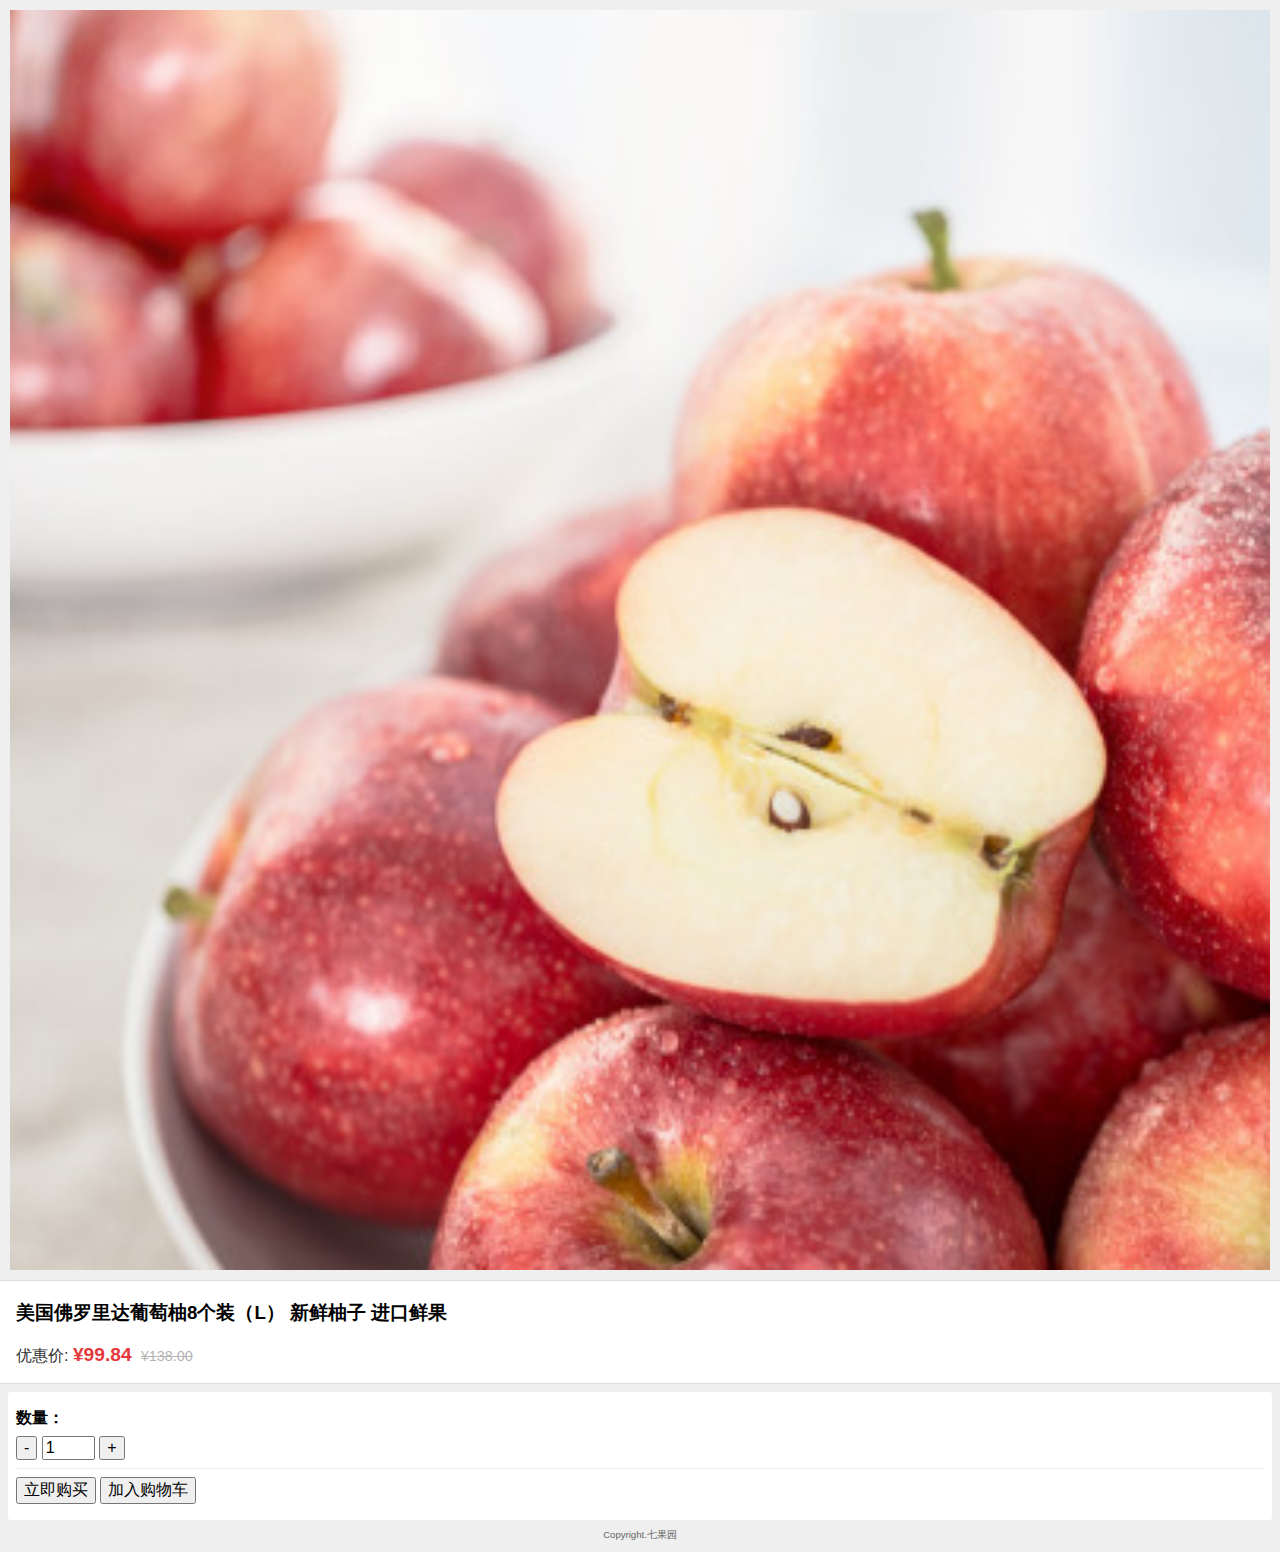
==== mobile/product-detail.html @ 0159e331 "完善 产品详情页" ====
<!DOCTYPE html>
<html>
<head lang="en">
    <meta charset="UTF-8">
    <meta name="viewport"
          content="initial-scale=1.0, maximum-scale=1.0, minimum-scale=1.0, user-scalable=no, width=device-width">
    <title>七果园</title>
    <link rel="stylesheet" href="styles/normalize.css"/>
    <link rel="stylesheet" href="styles/common.css"/>
    <link rel="stylesheet" href="styles/product-detail.css"/>
</head>
<body>
<main>
    <section class="slider" style="margin: 10px;">
        <img width="100%" style="display: block;" src="images/product-detail/1.jpg" alt=""/>
    </section>
    <section class="product-profile">
        <h3 class="title">美国佛罗里达葡萄柚8个装（L） 新鲜柚子 进口鲜果</h3>

        <p class="price">
            <span class="price-title">优惠价:</span>
            <span class="price-on-sale">¥99.84</span>
            <del class="price-in-market">¥138.00</del>
        </p>
    </section>

    <section class="buy">
        <form action="">
            <div class="quantity">
                <h4 class="quantity-title">数量：</h4>

                <div class="number">
                    <button type="button" class="decrease">-</button>
                    <input type="number" class="num" name="quantity" autocomplete="off" value="1" min="1" max="5" />
                    <button type="button" class="increase">+</button>
                </div>
            </div>
            <hr class="divider"/>
            <div class="button-group">
                <button>立即购买</button>
                <button>加入购物车</button>
            </div>
        </form>
    </section>
</main>
<footer>
    <p>
        <a href="#">Copyright.七果园</a>
    </p>
</footer>
</body>
</html>
---- mobile/styles/common.css ----
@font-face {
    font-family: 'iconfont';
    src: url('http://at.alicdn.com/t/font_1403590714_8369322.eot'); /* IE9*/
    src: url('http://at.alicdn.com/t/font_1403590714_8369322.eot?#iefix') format('embedded-opentype'), /* IE6-IE8 */ url('http://at.alicdn.com/t/font_1403590714_8369322.woff') format('woff'), /* chrome、firefox */ url('http://at.alicdn.com/t/font_1403590714_8369322.ttf') format('truetype'), /* chrome、firefox、opera、Safari, Android, iOS 4.2+*/ url('http://at.alicdn.com/t/font_1403590714_8369322.svg#iconfont') format('svg'); /* iOS 4.1- */
}

.iconfont {
    font-family: "iconfont";
    /*font-size: 16px;*/
    font-style: normal;
}

/* let's clear some floats */
.clearfix:before, .clearfix:after {
    content: "\0020";
    display: block;
    height: 0;
    overflow: hidden;
}

.clearfix:after {
    clear: both;
}

.clearfix {
    zoom: 1;
}

footer {
    text-align: center;
    font-size: .6rem;
}

footer a {
    text-decoration: none;
    color: #666666;
}
---- mobile/styles/product-detail.css ----
body {
    background-color: #efefef;
}

.product-profile {
    padding-left: 1rem;
    padding-right: 1rem;
    border-top: 1px solid #dddddd;
    border-bottom: 1px solid #dddddd;
    background-color: #ffffff;
}

.price-title {
    color: #333333;
    /*font-size: 1.2rem;*/
}

.price-on-sale {
    margin-right: .3rem;
    color: #e4393c;
    font-size: 1.2rem;
    font-weight: bold;
}

.price-in-market {
    margin-right: .3rem;
    color: #b5b5b5;
    font-size: .9rem;
}

.buy {
    margin: .5rem;
    padding: .5rem;
    border-radius: 3px;
    background-color: #ffffff;
}

.divider {
    border: none;
    border-top: 1px solid #efefef;
}

.quantity {
    /*padding-bottom: .5rem;*/
    margin: .5rem 0;
    /*border-bottom: 1px solid #efefef;*/
}

.quantity-title {
    margin: .4rem 0;
}

.button-group {
    margin: .5rem 0;
}
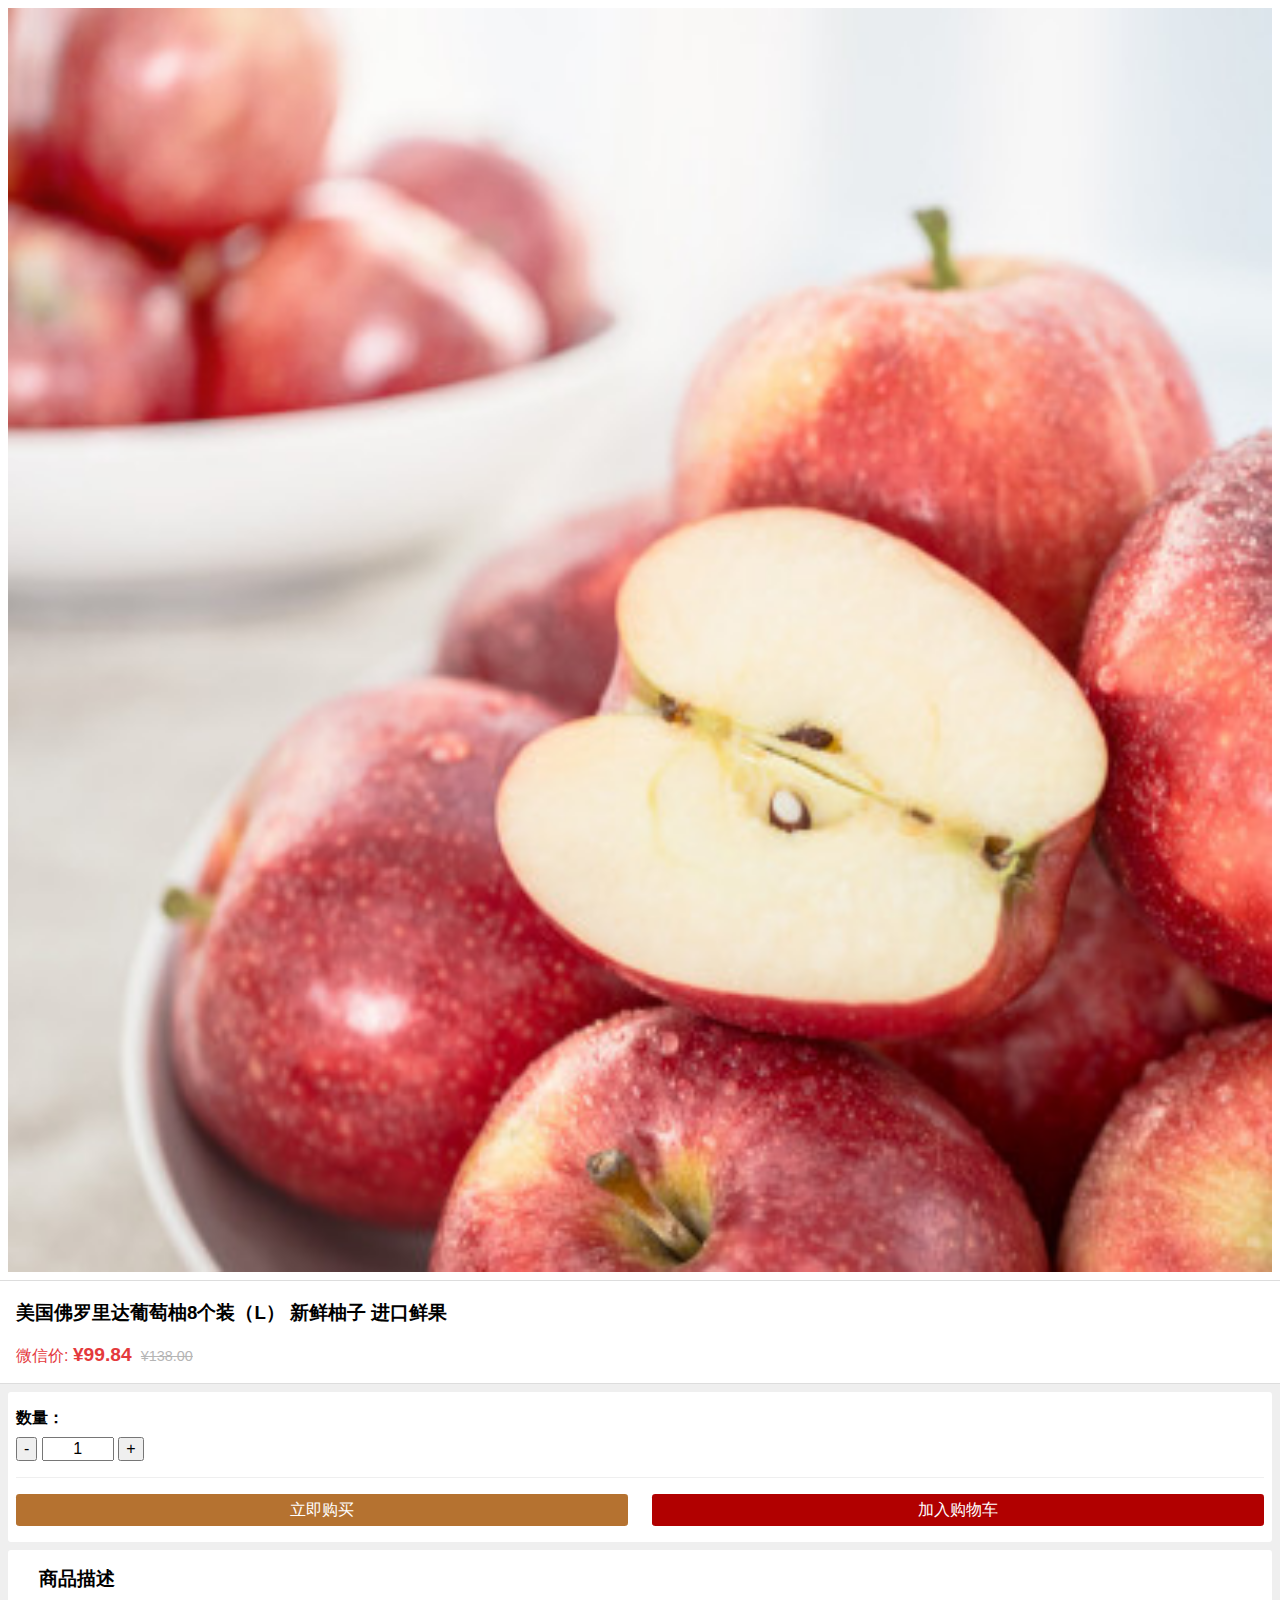
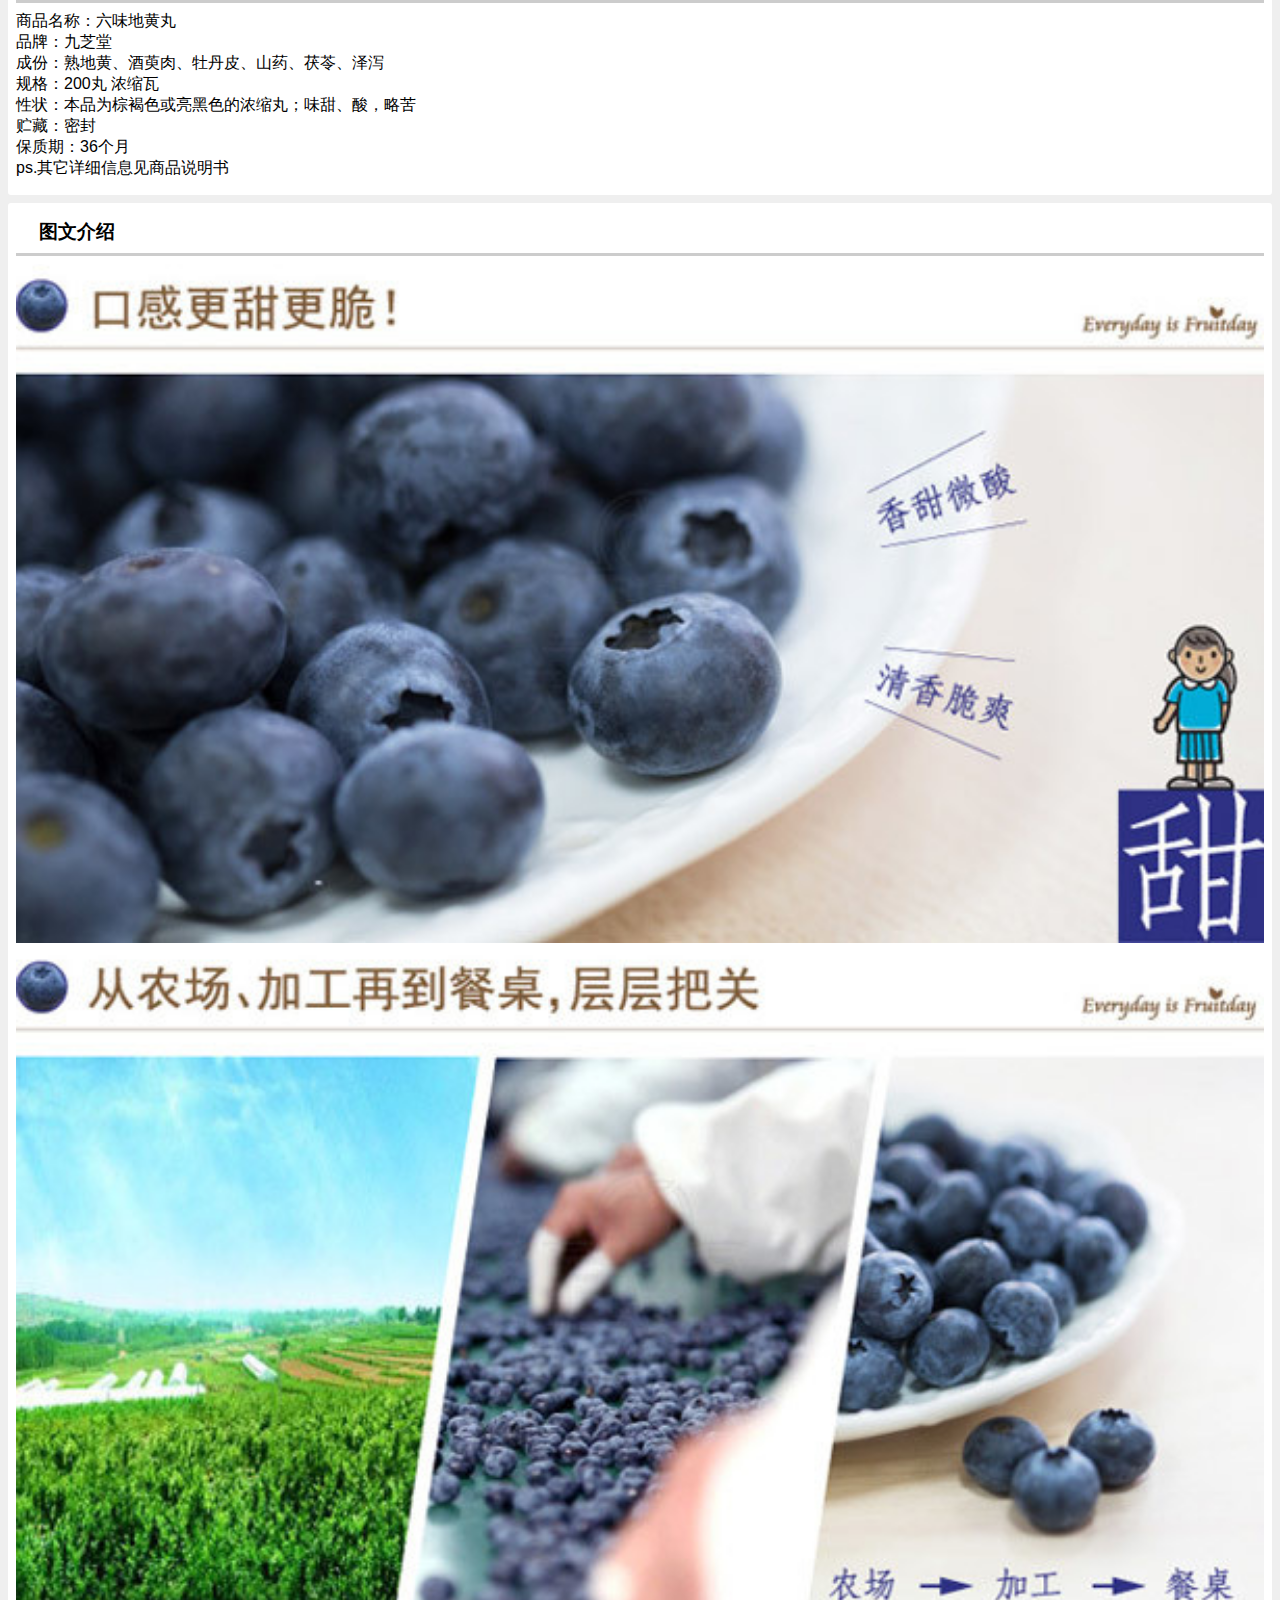
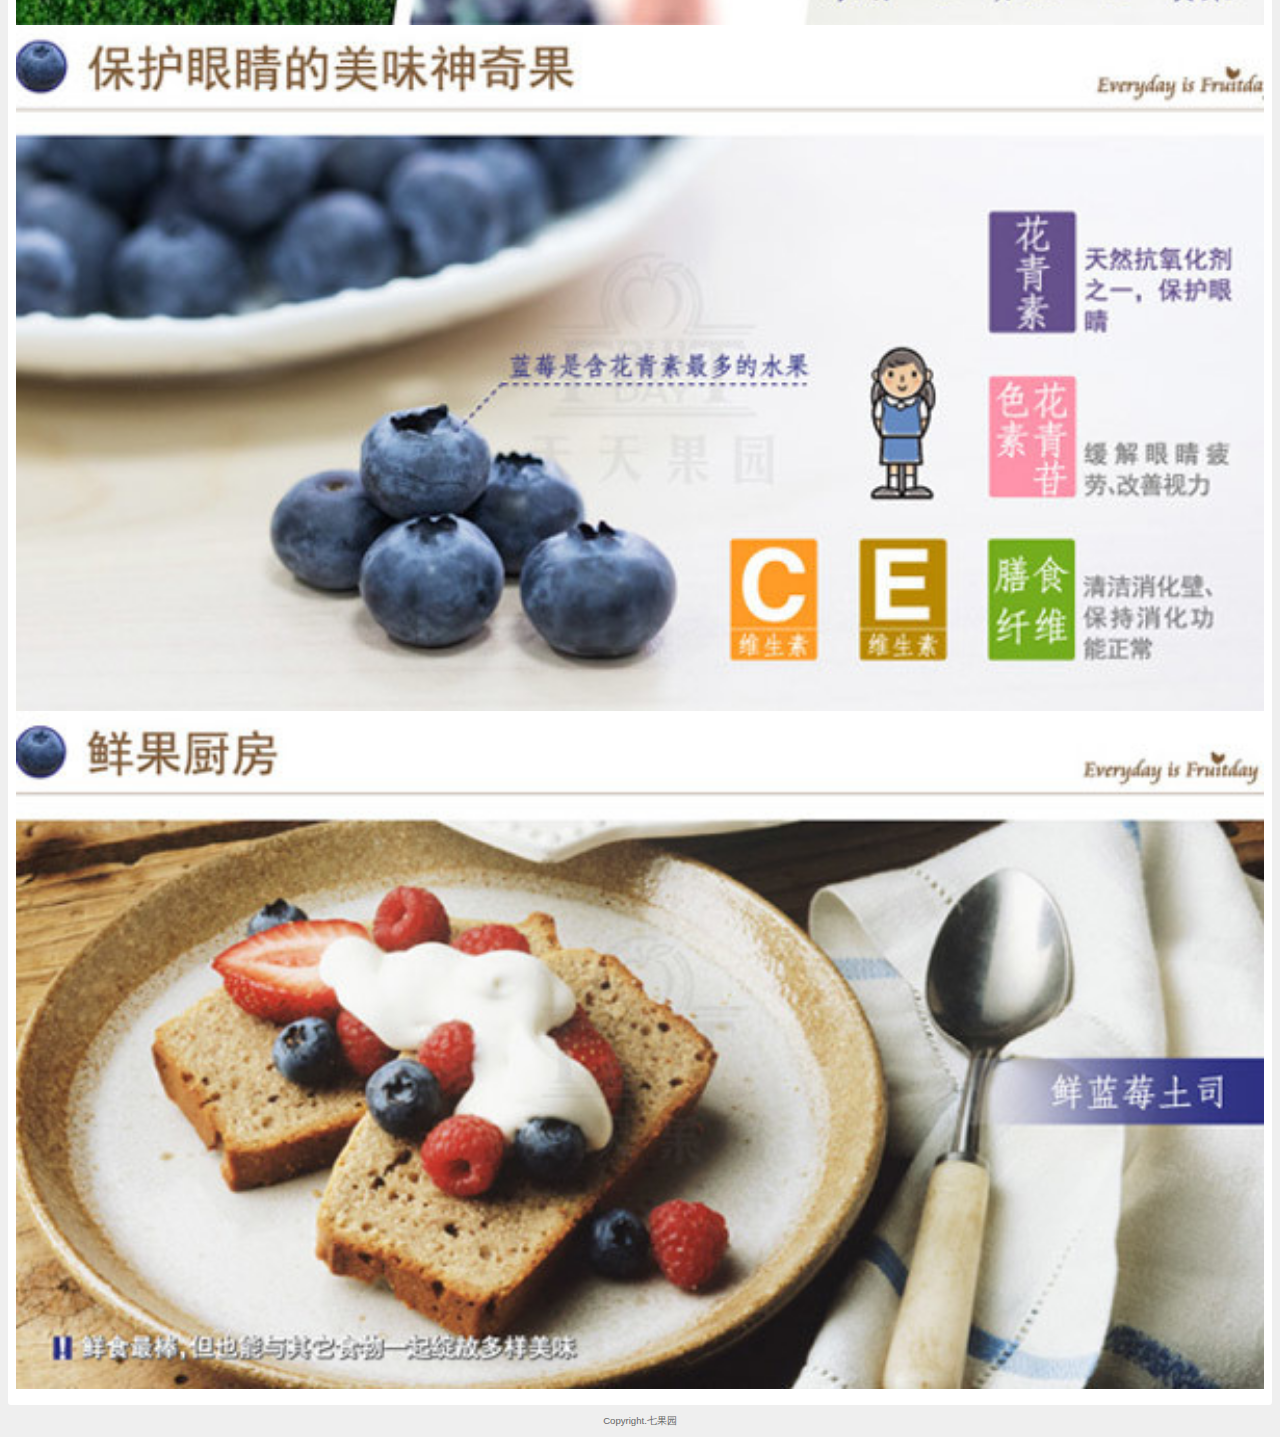
==== commit 8b21b007: "完成详情页 product-detail.html" ====
--- a/mobile/product-detail.html
+++ b/mobile/product-detail.html
@@ -11,36 +11,67 @@
 </head>
 <body>
 <main>
-    <section class="slider" style="margin: 10px;">
+    <section class="slider">
         <img width="100%" style="display: block;" src="images/product-detail/1.jpg" alt=""/>
     </section>
     <section class="product-profile">
         <h3 class="title">美国佛罗里达葡萄柚8个装（L） 新鲜柚子 进口鲜果</h3>
 
         <p class="price">
-            <span class="price-title">优惠价:</span>
+            <span class="price-title">微信价:</span>
             <span class="price-on-sale">¥99.84</span>
             <del class="price-in-market">¥138.00</del>
         </p>
     </section>
 
-    <section class="buy">
+    <section class="panel buy">
         <form action="">
             <div class="quantity">
                 <h4 class="quantity-title">数量：</h4>
 
                 <div class="number">
                     <button type="button" class="decrease">-</button>
-                    <input type="number" class="num" name="quantity" autocomplete="off" value="1" min="1" max="5" />
+                    <input type="text" class="num" name="quantity" autocomplete="off" value="1" min="1" max="5"/>
                     <button type="button" class="increase">+</button>
                 </div>
             </div>
             <hr class="divider"/>
-            <div class="button-group">
-                <button>立即购买</button>
-                <button>加入购物车</button>
+            <div class="button-group clearfix">
+                <button class="button buy">立即购买</button>
+                <button class="button cart" style="margin-left: 2%;">加入购物车</button>
             </div>
         </form>
+    </section>
+
+    <section class="panel product-info">
+        <div class="hd">
+            <h3 class="product-info-title"><i class="iconfont">&#xe601;</i>商品描述</h3>
+        </div>
+        <div class="bd">
+            <p class="product-info-content">商品名称：六味地黄丸<br>
+                品牌：九芝堂<br>
+                成份：熟地黄、酒萸肉、牡丹皮、山药、茯苓、泽泻<br>
+                规格：200丸 浓缩瓦<br>
+                性状：本品为棕褐色或亮黑色的浓缩丸；味甜、酸，略苦<br>
+                贮藏：密封<br>
+                保质期：36个月<br>
+                ps.其它详细信息见商品说明书
+            </p>
+        </div>
+    </section>
+
+    <section class="panel product-info">
+        <div class="hd">
+            <h3 class="product-info-title"><i class="iconfont">&#xe602;</i>图文介绍</h3>
+        </div>
+        <div class="bd">
+            <p class="product-info-content">
+                <img src="images/product-detail/content/1.jpg" alt=""/>
+                <img src="images/product-detail/content/2.jpg" alt=""/>
+                <img src="images/product-detail/content/3.jpg" alt=""/>
+                <img src="images/product-detail/content/4.jpg" alt=""/>
+            </p>
+        </div>
     </section>
 </main>
 <footer>
--- a/mobile/styles/common.css
+++ b/mobile/styles/common.css
@@ -1,7 +1,10 @@
 @font-face {
-    font-family: 'iconfont';
-    src: url('http://at.alicdn.com/t/font_1403590714_8369322.eot'); /* IE9*/
-    src: url('http://at.alicdn.com/t/font_1403590714_8369322.eot?#iefix') format('embedded-opentype'), /* IE6-IE8 */ url('http://at.alicdn.com/t/font_1403590714_8369322.woff') format('woff'), /* chrome、firefox */ url('http://at.alicdn.com/t/font_1403590714_8369322.ttf') format('truetype'), /* chrome、firefox、opera、Safari, Android, iOS 4.2+*/ url('http://at.alicdn.com/t/font_1403590714_8369322.svg#iconfont') format('svg'); /* iOS 4.1- */
+  font-family: 'iconfont';
+  src: url('http://at.alicdn.com/t/font_1404097017_3901849.eot'); /* IE9*/
+  src: url('http://at.alicdn.com/t/font_1404097017_3901849.eot?#iefix') format('embedded-opentype'), /* IE6-IE8 */
+  url('http://at.alicdn.com/t/font_1404097017_3901849.woff') format('woff'), /* chrome、firefox */
+  url('http://at.alicdn.com/t/font_1404097017_3901849.ttf') format('truetype'), /* chrome、firefox、opera、Safari, Android, iOS 4.2+*/
+  url('http://at.alicdn.com/t/font_1404097017_3901849.svg#iconfont') format('svg'); /* iOS 4.1- */
 }
 
 .iconfont {
--- a/mobile/styles/product-detail.css
+++ b/mobile/styles/product-detail.css
@@ -1,5 +1,10 @@
 body {
     background-color: #efefef;
+}
+
+.slider {
+    padding: .5rem;
+    background-color: #ffffff;
 }
 
 .product-profile {
@@ -10,14 +15,18 @@
     background-color: #ffffff;
 }
 
+.price-title,
+.price-on-sale {
+    color: #e4393c;
+}
+
 .price-title {
-    color: #333333;
+    /*color: #333333;*/
     /*font-size: 1.2rem;*/
 }
 
 .price-on-sale {
     margin-right: .3rem;
-    color: #e4393c;
     font-size: 1.2rem;
     font-weight: bold;
 }
@@ -28,7 +37,7 @@
     font-size: .9rem;
 }
 
-.buy {
+.panel {
     margin: .5rem;
     padding: .5rem;
     border-radius: 3px;
@@ -36,6 +45,8 @@
 }
 
 .divider {
+    margin-top: 1rem;
+    margin-bottom: 1rem;
     border: none;
     border-top: 1px solid #efefef;
 }
@@ -46,10 +57,66 @@
     /*border-bottom: 1px solid #efefef;*/
 }
 
-.quantity-title {
-    margin: .4rem 0;
+.quantity .num {
+    width: 4rem;
+    text-align: center;
+}
+
+.quantity-title,
+.product-info-title,
+.product-info-content {
+    margin: .5rem 0;
 }
 
 .button-group {
     margin: .5rem 0;
+}
+
+.button {
+    -webkit-box-sizing: border-box;
+    -moz-box-sizing: border-box;
+    box-sizing: border-box;
+
+    height: 2rem;
+
+    border: none;
+    -webkit-border-radius: .2rem;
+    border-radius: .2rem;
+}
+
+.button-group .button {
+    display: block;
+    float: left;
+}
+
+.button.buy,
+.button.cart {
+    color: #ffffff;
+}
+
+.button.buy {
+    background-color: #b57230;
+}
+
+.button.cart {
+    background-color: #b10000;
+}
+
+.button-group .button.buy,
+.button-group .button.cart {
+    width: 49%;
+}
+
+.product-info-title {
+    padding-bottom: .5rem;
+    border-bottom: 3px solid #ccc;
+}
+
+.product-info-title .iconfont {
+    margin-right: .5rem;
+}
+
+.product-info-content img {
+    display: block;
+    width: 100%;
 }